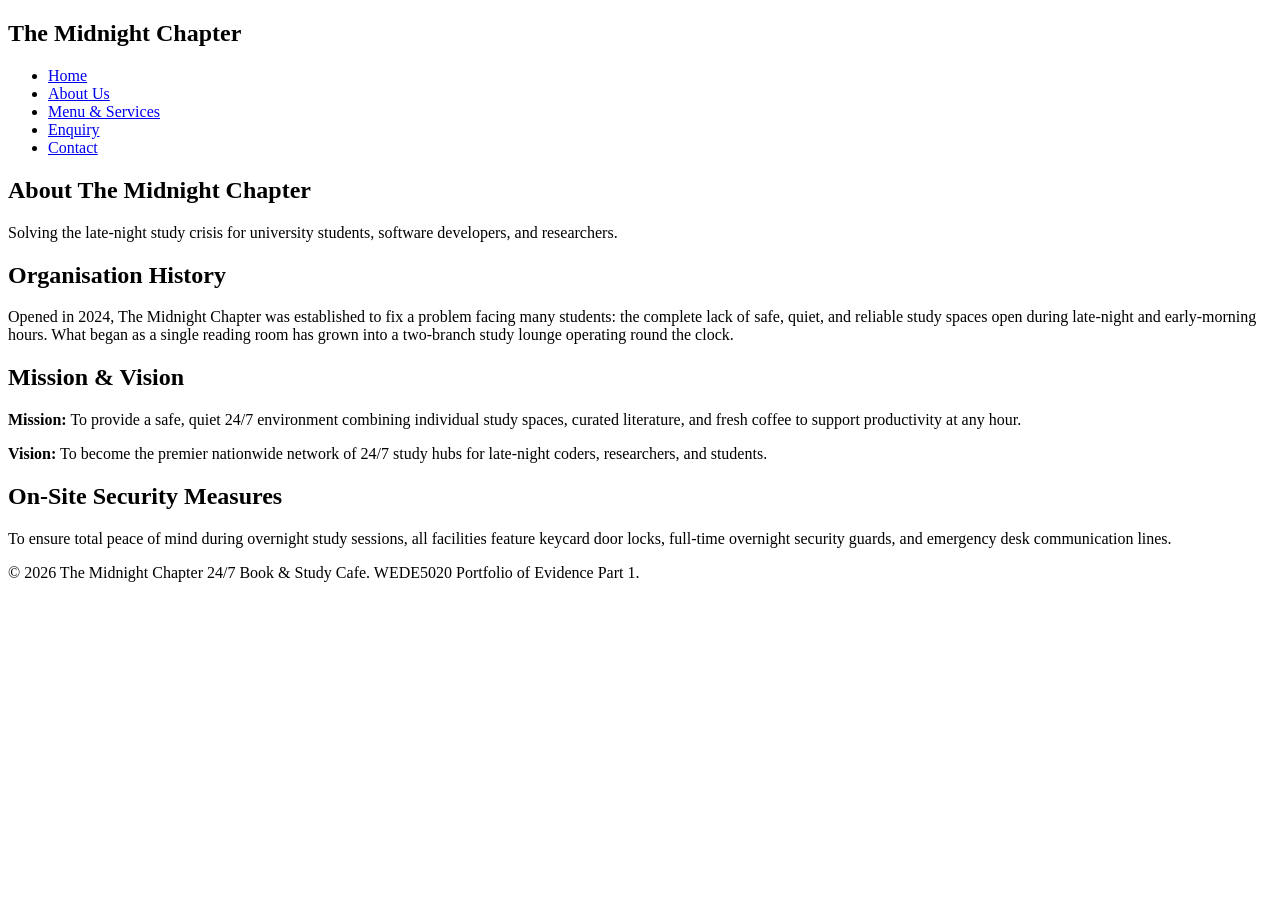
==== about.html @ f0f455d3 "first commit" ====
<!DOCTYPE html>
<html lang="en">
<head>
    <meta charset="UTF-8">
    <meta name="viewport" content="width=device-width, initial-scale=1.0">
    <title>About Us | The Midnight Chapter</title>
</head>
<body>

    <header>
        <nav>
            <h2>The Midnight Chapter</h2>
            <ul>
                <li><a href="index.html">Home</a></li>
                <li><a href="about.html">About Us</a></li>
                <li><a href="products.html">Menu & Services</a></li>
                <li><a href="enquiry.html">Enquiry</a></li>
                <li><a href="contact.html">Contact</a></li>
            </ul>
        </nav>
    </header>

    <main>
        <section>
            <h1>About The Midnight Chapter</h1>
            <p>Solving the late-night study crisis for university students, software developers, and researchers.</p>
        </section>

        <section>
            <article>
                <h2>Organisation History</h2>
                <p>Opened in 2024, The Midnight Chapter was established to fix a problem facing many students: the complete lack of safe, quiet, and reliable study spaces open during late-night and early-morning hours. What began as a single reading room has grown into a two-branch study lounge operating round the clock.</p>
            </article>

            <article>
                <h2>Mission & Vision</h2>
                <p><strong>Mission:</strong> To provide a safe, quiet 24/7 environment combining individual study spaces, curated literature, and fresh coffee to support productivity at any hour.</p>
                <p><strong>Vision:</strong> To become the premier nationwide network of 24/7 study hubs for late-night coders, researchers, and students.</p>
            </article>

            <article>
                <h2>On-Site Security Measures</h2>
                <p>To ensure total peace of mind during overnight study sessions, all facilities feature keycard door locks, full-time overnight security guards, and emergency desk communication lines.</p>
            </article>
        </section>
    </main>

    <footer>
        <p>&copy; 2026 The Midnight Chapter 24/7 Book & Study Cafe. WEDE5020 Portfolio of Evidence Part 1.</p>
    </footer>

</body>
</html>
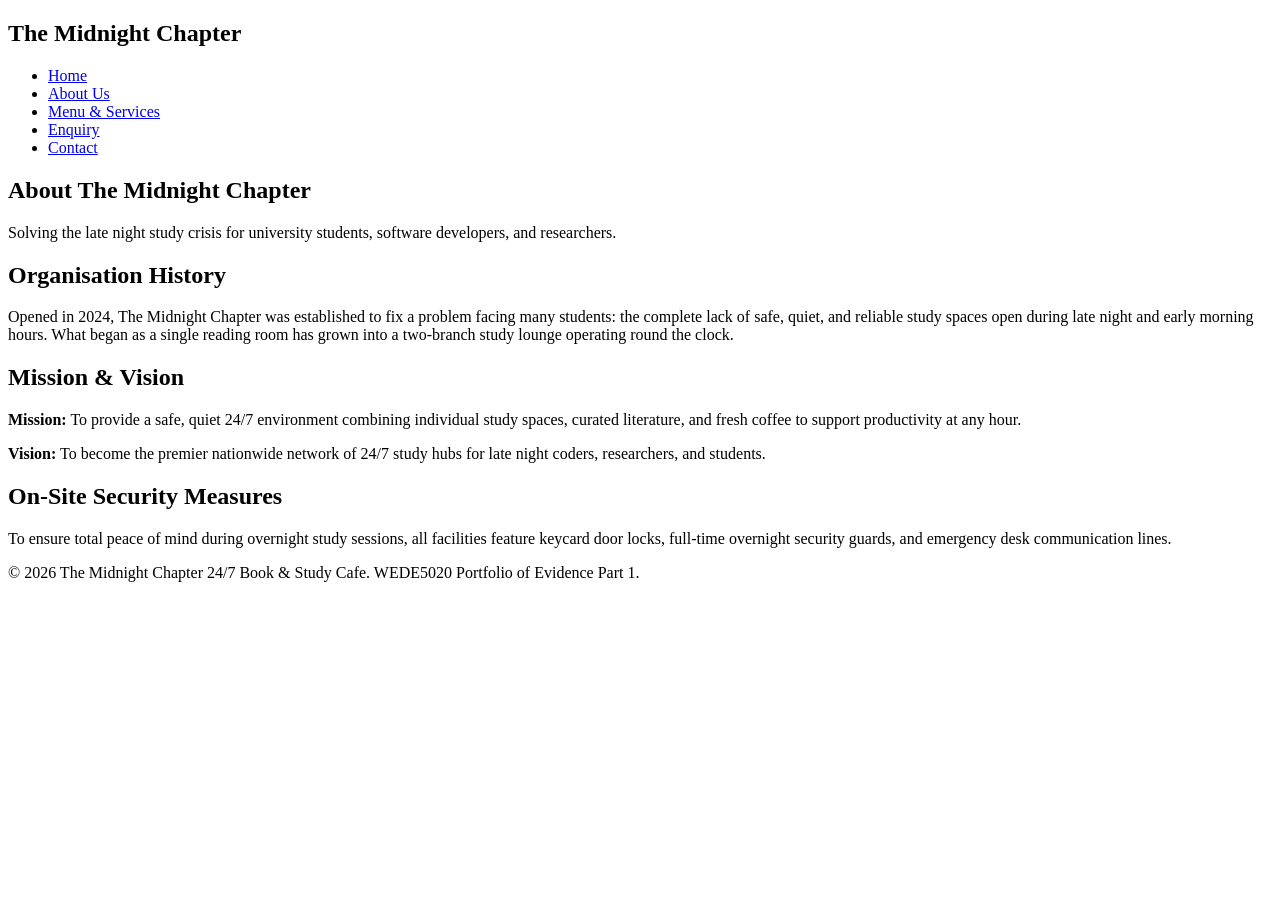
==== commit c8168c68: "fix text formatting across HTML structure" ====
--- a/about.html
+++ b/about.html
@@ -23,19 +23,19 @@
     <main>
         <section>
             <h1>About The Midnight Chapter</h1>
-            <p>Solving the late-night study crisis for university students, software developers, and researchers.</p>
+            <p>Solving the late night study crisis for university students, software developers, and researchers.</p>
         </section>
 
         <section>
             <article>
                 <h2>Organisation History</h2>
-                <p>Opened in 2024, The Midnight Chapter was established to fix a problem facing many students: the complete lack of safe, quiet, and reliable study spaces open during late-night and early-morning hours. What began as a single reading room has grown into a two-branch study lounge operating round the clock.</p>
+                <p>Opened in 2024, The Midnight Chapter was established to fix a problem facing many students: the complete lack of safe, quiet, and reliable study spaces open during late night and early morning hours. What began as a single reading room has grown into a two-branch study lounge operating round the clock.</p>
             </article>
 
             <article>
                 <h2>Mission & Vision</h2>
                 <p><strong>Mission:</strong> To provide a safe, quiet 24/7 environment combining individual study spaces, curated literature, and fresh coffee to support productivity at any hour.</p>
-                <p><strong>Vision:</strong> To become the premier nationwide network of 24/7 study hubs for late-night coders, researchers, and students.</p>
+                <p><strong>Vision:</strong> To become the premier nationwide network of 24/7 study hubs for late night coders, researchers, and students.</p>
             </article>
 
             <article>
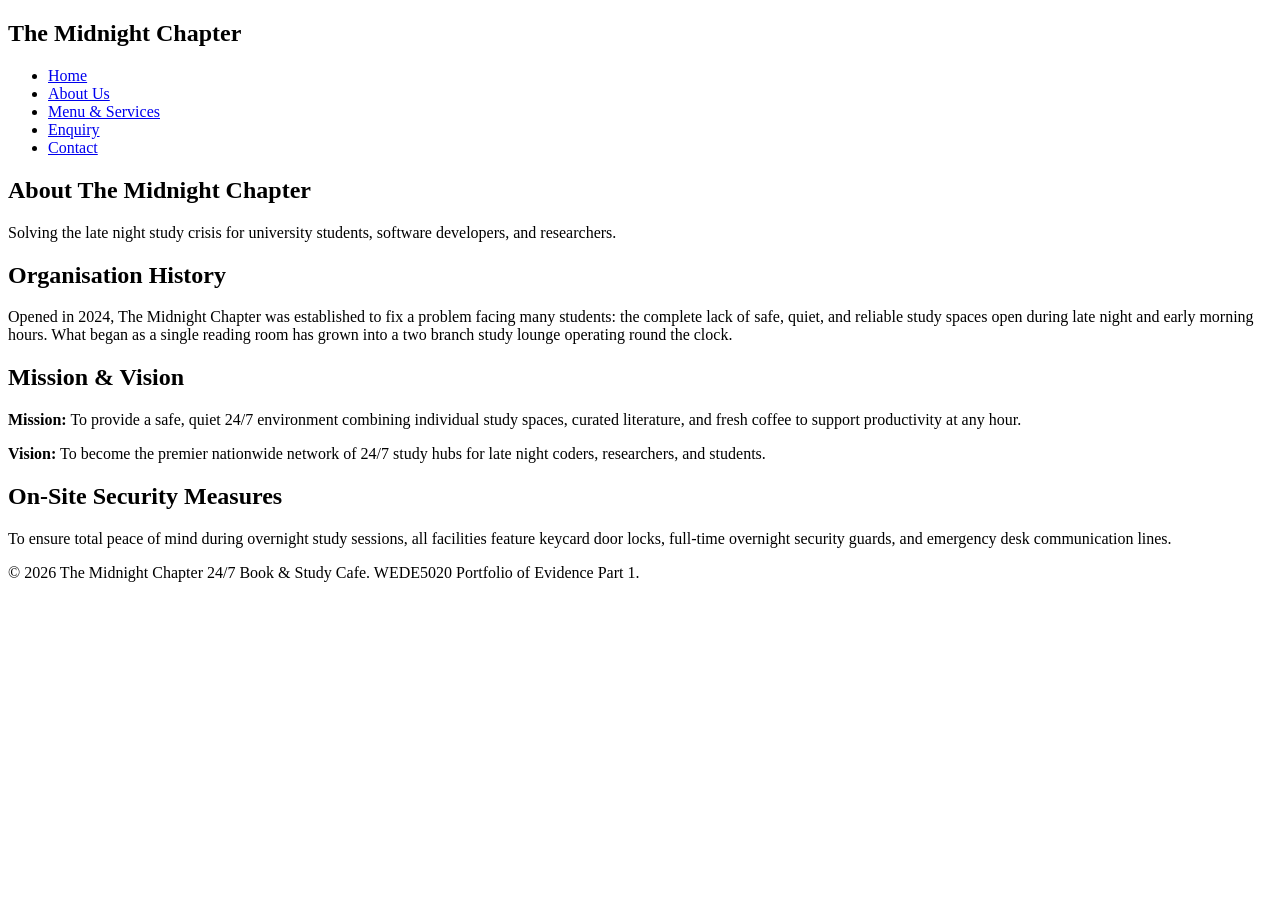
==== commit 19ac52c3: "fix text formatting across HTML structure" ====
--- a/about.html
+++ b/about.html
@@ -29,7 +29,7 @@
         <section>
             <article>
                 <h2>Organisation History</h2>
-                <p>Opened in 2024, The Midnight Chapter was established to fix a problem facing many students: the complete lack of safe, quiet, and reliable study spaces open during late night and early morning hours. What began as a single reading room has grown into a two-branch study lounge operating round the clock.</p>
+                <p>Opened in 2024, The Midnight Chapter was established to fix a problem facing many students: the complete lack of safe, quiet, and reliable study spaces open during late night and early morning hours. What began as a single reading room has grown into a two branch study lounge operating round the clock.</p>
             </article>
 
             <article>
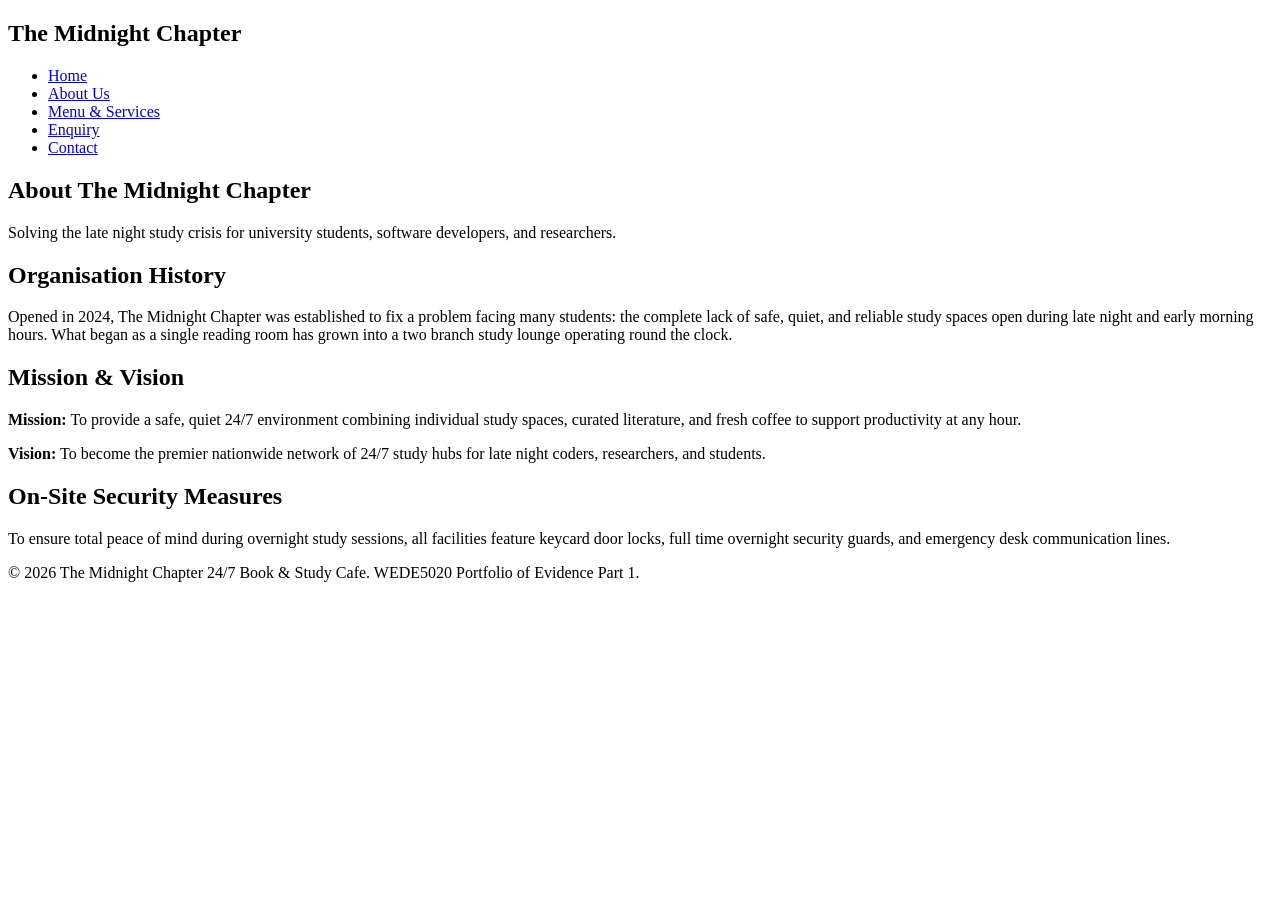
==== commit 348eb1b6: "fix text formatting across HTML structure" ====
--- a/about.html
+++ b/about.html
@@ -40,7 +40,7 @@
 
             <article>
                 <h2>On-Site Security Measures</h2>
-                <p>To ensure total peace of mind during overnight study sessions, all facilities feature keycard door locks, full-time overnight security guards, and emergency desk communication lines.</p>
+                <p>To ensure total peace of mind during overnight study sessions, all facilities feature keycard door locks, full time overnight security guards, and emergency desk communication lines.</p>
             </article>
         </section>
     </main>
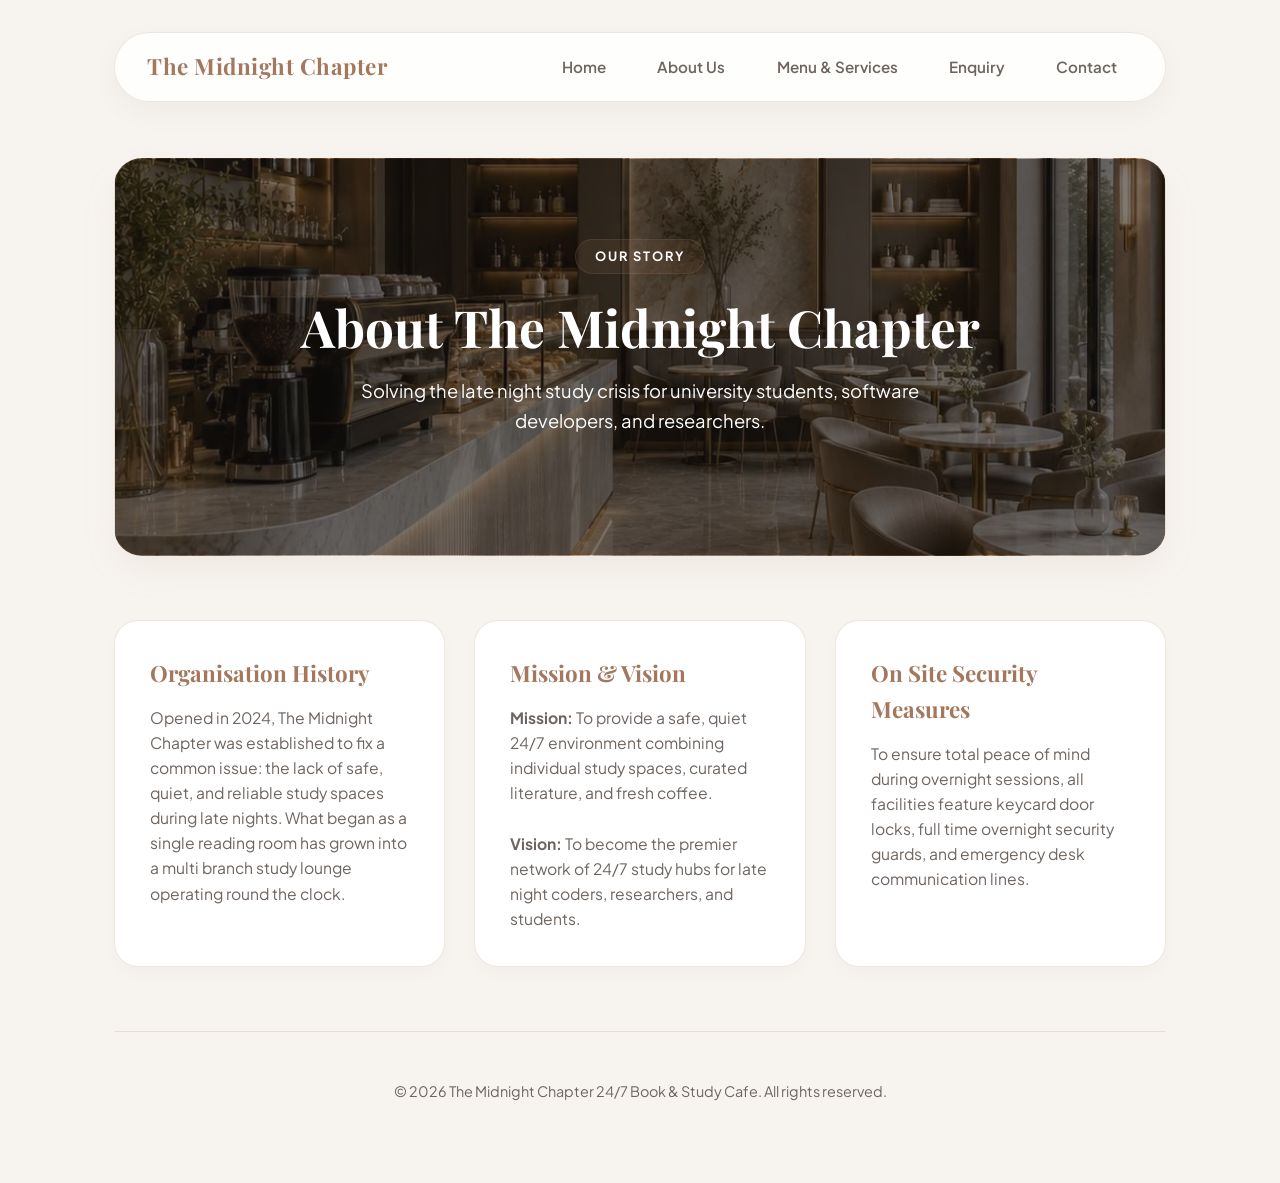
==== commit 8e5abc1a: "Final submission push: updated README and styles" ====
--- a/about.html
+++ b/about.html
@@ -4,6 +4,7 @@
     <meta charset="UTF-8">
     <meta name="viewport" content="width=device-width, initial-scale=1.0">
     <title>About Us | The Midnight Chapter</title>
+    <link rel="stylesheet" href="css/styles.css">
 </head>
 <body>
 
@@ -21,32 +22,34 @@
     </header>
 
     <main>
-        <section>
+        <section class="hero">
+            <div class="badge">Our Story</div>
             <h1>About The Midnight Chapter</h1>
             <p>Solving the late night study crisis for university students, software developers, and researchers.</p>
         </section>
 
-        <section>
-            <article>
-                <h2>Organisation History</h2>
-                <p>Opened in 2024, The Midnight Chapter was established to fix a problem facing many students: the complete lack of safe, quiet, and reliable study spaces open during late night and early morning hours. What began as a single reading room has grown into a two branch study lounge operating round the clock.</p>
+        <section class="grid">
+            <article class="card">
+                <h3>Organisation History</h3>
+                <p>Opened in 2024, The Midnight Chapter was established to fix a common issue: the lack of safe, quiet, and reliable study spaces during late nights. What began as a single reading room has grown into a multi branch study lounge operating round the clock.</p>
             </article>
 
-            <article>
-                <h2>Mission & Vision</h2>
-                <p><strong>Mission:</strong> To provide a safe, quiet 24/7 environment combining individual study spaces, curated literature, and fresh coffee to support productivity at any hour.</p>
-                <p><strong>Vision:</strong> To become the premier nationwide network of 24/7 study hubs for late night coders, researchers, and students.</p>
+            <article class="card">
+                <h3>Mission & Vision</h3>
+                <p><strong>Mission:</strong> To provide a safe, quiet 24/7 environment combining individual study spaces, curated literature, and fresh coffee.</p>
+                <br>
+                <p><strong>Vision:</strong> To become the premier network of 24/7 study hubs for late night coders, researchers, and students.</p>
             </article>
 
-            <article>
-                <h2>On-Site Security Measures</h2>
-                <p>To ensure total peace of mind during overnight study sessions, all facilities feature keycard door locks, full time overnight security guards, and emergency desk communication lines.</p>
+            <article class="card">
+                <h3>On Site Security Measures</h3>
+                <p>To ensure total peace of mind during overnight sessions, all facilities feature keycard door locks, full time overnight security guards, and emergency desk communication lines.</p>
             </article>
         </section>
     </main>
 
     <footer>
-        <p>&copy; 2026 The Midnight Chapter 24/7 Book & Study Cafe. WEDE5020 Portfolio of Evidence Part 1.</p>
+        <p>&copy; 2026 The Midnight Chapter 24/7 Book & Study Cafe. All rights reserved.</p>
     </footer>
 
 </body>
--- a/css/styles.css
+++ b/css/styles.css
@@ -0,0 +1,339 @@
+/* --- 1. FONTS & RESET --- */
+@import url('https://fonts.googleapis.com/css2?family=Plus+Jakarta+Sans:wght@400;500;600;700&family=Playfair+Display:ital,wght@0,600;1,400&display=swap');
+
+* {
+    margin: 0;
+    padding: 0;
+    box-sizing: border-box;
+}
+
+/* --- VANILLA OAT LATTE PALETTE --- */
+:root {
+    --bg-dark: #F7F4EF;                 /* Warm vanilla cream base */
+    --bg-card: #FFFFFF;                 /* Bright white cards */
+    --bg-card-hover: #F2ECE4;           /* Warm oat hover tint */
+    --accent-rose: #A3785E;             /* Rich warm mocha/caramel */
+    --accent-glow: rgba(163, 120, 94, 0.12); /* Subtle warm lighting */
+    --text-primary: #2B2521;            /* Dark espresso text (easy to read) */
+    --text-muted: #6E655F;              /* Muted warm grey text */
+    --border-glass: rgba(163, 120, 94, 0.18); /* Soft aesthetic border */
+}
+
+/* --- 2. ATMOSPHERIC BACKGROUND --- */
+body {
+    background-color: var(--bg-dark);
+    color: var(--text-primary);
+    font-family: 'Plus Jakarta Sans', sans-serif;
+    line-height: 1.6;
+    padding: 2rem 1.5rem;
+    max-width: 1100px;
+    margin: 0 auto;
+}
+h1, h2, h3 {
+    font-family: 'Playfair Display', Georgia, serif;
+}
+
+/* --- 3. FROSTED NAVIGATION BAR --- */
+header {
+    position: sticky;
+    top: 1.5rem;
+    z-index: 100;
+    background: rgba(255, 255, 255, 0.85);
+    backdrop-filter: blur(16px);
+    -webkit-backdrop-filter: blur(16px);
+    padding: 1rem 2rem;
+    border-radius: 100px;
+    margin-bottom: 3.5rem;
+    border: 1px solid var(--border-glass);
+    box-shadow: 0 10px 30px rgba(0, 0, 0, 0.04);
+}
+
+nav {
+    display: flex;
+    justify-content: space-between;
+    align-items: center;
+}
+
+nav h2 {
+    font-size: 1.4rem;
+    color: var(--accent-rose);
+    letter-spacing: 0.5px;
+}
+
+nav ul {
+    display: flex;
+    list-style: none;
+    gap: 1.2rem;
+}
+
+nav a {
+    color: var(--text-muted);
+    text-decoration: none;
+    font-size: 0.95rem;
+    font-weight: 600;
+    padding: 0.5rem 1rem;
+    border-radius: 50px;
+    transition: all 0.3s cubic-bezier(0.4, 0, 0.2, 1);
+}
+
+nav a:hover {
+    color: var(--accent-rose);
+    background: var(--accent-glow);
+}
+
+/* --- 4. HERO SECTION --- */
+.hero {
+    position: relative;
+    background-image: linear-gradient(rgba(20, 18, 16, 0.55), rgba(20, 18, 16, 0.55)), url('../images/hero-bg.jpg');
+    background-size: cover;
+    background-position: center;
+    background-repeat: no-repeat;
+    padding: 5rem 2.5rem;
+    border-radius: 28px;
+    text-align: center;
+    margin-bottom: 4rem;
+    border: 1px solid var(--border-glass);
+    box-shadow: 0 15px 35px rgba(163, 120, 94, 0.08);
+    overflow: hidden;
+}
+
+/* Forces text inside hero to stand out sharply in white */
+.hero h1, 
+.hero p,
+.hero .badge {
+    color: #FFFFFF !important;
+}
+
+.badge {
+    display: inline-flex;
+    align-items: center;
+    gap: 8px;
+    background: var(--accent-glow);
+    border: 1px solid var(--border-glass);
+    color: var(--accent-rose);
+    padding: 0.4rem 1.2rem;
+    border-radius: 50px;
+    font-size: 0.8rem;
+    font-weight: 700;
+    letter-spacing: 2px;
+    text-transform: uppercase;
+    margin-bottom: 1.5rem;
+}
+
+.hero h1 {
+    font-size: 3.2rem;
+    line-height: 1.15;
+    margin-bottom: 1.2rem;
+    color: var(--text-primary);
+}
+
+.hero p {
+    color: var(--text-muted);
+    font-size: 1.15rem;
+    max-width: 620px;
+    margin: 0 auto 2.5rem auto;
+}
+
+/* CALL-TO-ACTION BUTTON */
+.btn {
+    display: inline-block;
+    background: var(--accent-rose);
+    color: #FFFFFF !important;
+    padding: 1rem 2.4rem;
+    border-radius: 50px;
+    font-weight: 700;
+    font-size: 1rem;
+    text-decoration: none;
+    transition: all 0.3s cubic-bezier(0.4, 0, 0.2, 1);
+    box-shadow: 0 10px 25px rgba(163, 120, 94, 0.25);
+}
+
+.btn:hover {
+    transform: translateY(-3px);
+    box-shadow: 0 15px 30px rgba(163, 120, 94, 0.35);
+}
+
+/* --- 5. CARDS GRID --- */
+.section-title {
+    font-size: 2rem;
+    margin-bottom: 2rem;
+    text-align: center;
+    color: var(--text-primary);
+}
+
+.grid {
+    display: grid;
+    grid-template-columns: repeat(3, 1fr);
+    gap: 1.8rem;
+    margin-bottom: 4rem;
+}
+
+article, .card {
+    background: var(--bg-card);
+    padding: 2.2rem;
+    border-radius: 24px;
+    border: 1px solid var(--border-glass);
+    transition: all 0.4s cubic-bezier(0.16, 1, 0.3, 1);
+    box-shadow: 0 8px 20px rgba(0, 0, 0, 0.02);
+}
+
+article:hover, .card:hover {
+    transform: translateY(-6px);
+    background: var(--bg-card-hover);
+    border-color: var(--accent-rose);
+    box-shadow: 0 15px 30px rgba(163, 120, 94, 0.12);
+}
+
+.card h3 {
+    color: var(--accent-rose);
+    font-size: 1.4rem;
+    margin-bottom: 0.8rem;
+}
+
+.card p {
+    color: var(--text-muted);
+    font-size: 0.98rem;
+    line-height: 1.6;
+}
+
+/* --- 6. FORMS STYLING --- */
+.form-container {
+    background: var(--bg-card);
+    padding: 2.5rem;
+    border-radius: 24px;
+    border: 1px solid var(--border-glass);
+    max-width: 650px;
+    margin: 0 auto 4rem auto;
+    box-shadow: 0 10px 30px rgba(0, 0, 0, 0.03);
+}
+
+.form-group {
+    margin-bottom: 1.5rem;
+    display: flex;
+    flex-direction: column;
+    gap: 0.5rem;
+}
+
+label {
+    font-size: 0.95rem;
+    font-weight: 600;
+    color: var(--text-primary);
+}
+
+input, select, textarea {
+    width: 100%;
+    padding: 0.9rem 1.2rem;
+    background: #FDFBF8;
+    border: 1px solid var(--border-glass);
+    border-radius: 12px;
+    color: var(--text-primary);
+    font-family: inherit;
+    font-size: 0.95rem;
+    outline: none;
+    transition: all 0.3s ease;
+}
+
+input:focus, select:focus, textarea:focus {
+    border-color: var(--accent-rose);
+    background: #FFFFFF;
+    box-shadow: 0 0 12px var(--accent-glow);
+}
+
+textarea {
+    resize: vertical;
+    min-height: 120px;
+}
+
+button[type="submit"], input[type="submit"] {
+    width: 100%;
+    cursor: pointer;
+    border: none;
+}
+
+/* --- 7. FOOTER --- */
+footer {
+    text-align: center;
+    padding: 3rem 0;
+    border-top: 1px solid var(--border-glass);
+    color: var(--text-muted);
+    font-size: 0.9rem;
+}
+
+/* RESPONSIVE DESIGN */
+@media (max-width: 768px) {
+    .grid { grid-template-columns: 1fr; }
+    nav { flex-direction: column; gap: 1rem; }
+    .hero h1 { font-size: 2.2rem; }
+}
+/* --- CARD IMAGE CONTAINER --- */
+.card-img-wrapper {
+    width: 100%;
+    height: 180px;
+    border-radius: 16px;
+    overflow: hidden;
+    margin-bottom: 1.2rem;
+}
+
+/* --- FIT AND CROP IMAGES --- */
+.card-img-wrapper img {
+    width: 100%;
+    height: 100%;
+    object-fit: cover;
+    transition: transform 0.4s ease;
+}
+
+/* --- OPTIONAL SMOOTH HOVER ZOOM --- */
+.card:hover .card-img-wrapper img {
+    transform: scale(1.05);
+}
+.card-img-wrapper {
+    width: 100%;
+    height: 180px;
+    border-radius: 16px;
+    overflow: hidden;
+    margin-bottom: 1.2rem;
+}
+
+.card-img-wrapper img {
+    width: 100%;
+    height: 100%;
+    object-fit: cover;
+    display: block;
+}
+/* FORCED CARD IMAGE SIZING */
+.card img, 
+div img {
+    width: 100% !important;
+    max-height: 180px !important;
+    object-fit: cover !important;
+    border-radius: 12px !important;
+} 
+/* Responsive Breakpoints */
+
+/* Tablet View (Screens 768px and smaller) */
+@media (max-width: 768px) {
+    .grid {
+        grid-template-columns: repeat(2, 1fr);
+        gap: 1.5rem;
+    }
+    nav ul {
+        gap: 1rem;
+    }
+}
+
+/* Mobile View (Screens 480px and smaller) */
+@media (max-width: 480px) {
+    .grid {
+        grid-template-columns: 1fr; /* Stacks menu cards into a single column */
+    }
+    nav ul {
+        flex-direction: column; /* Stacks navigation links vertically */
+        align-items: center;
+    }
+    h1 {
+        font-size: 1.8rem;
+    }
+    .card-img-wrapper {
+        height: 160px;
+    }
+}
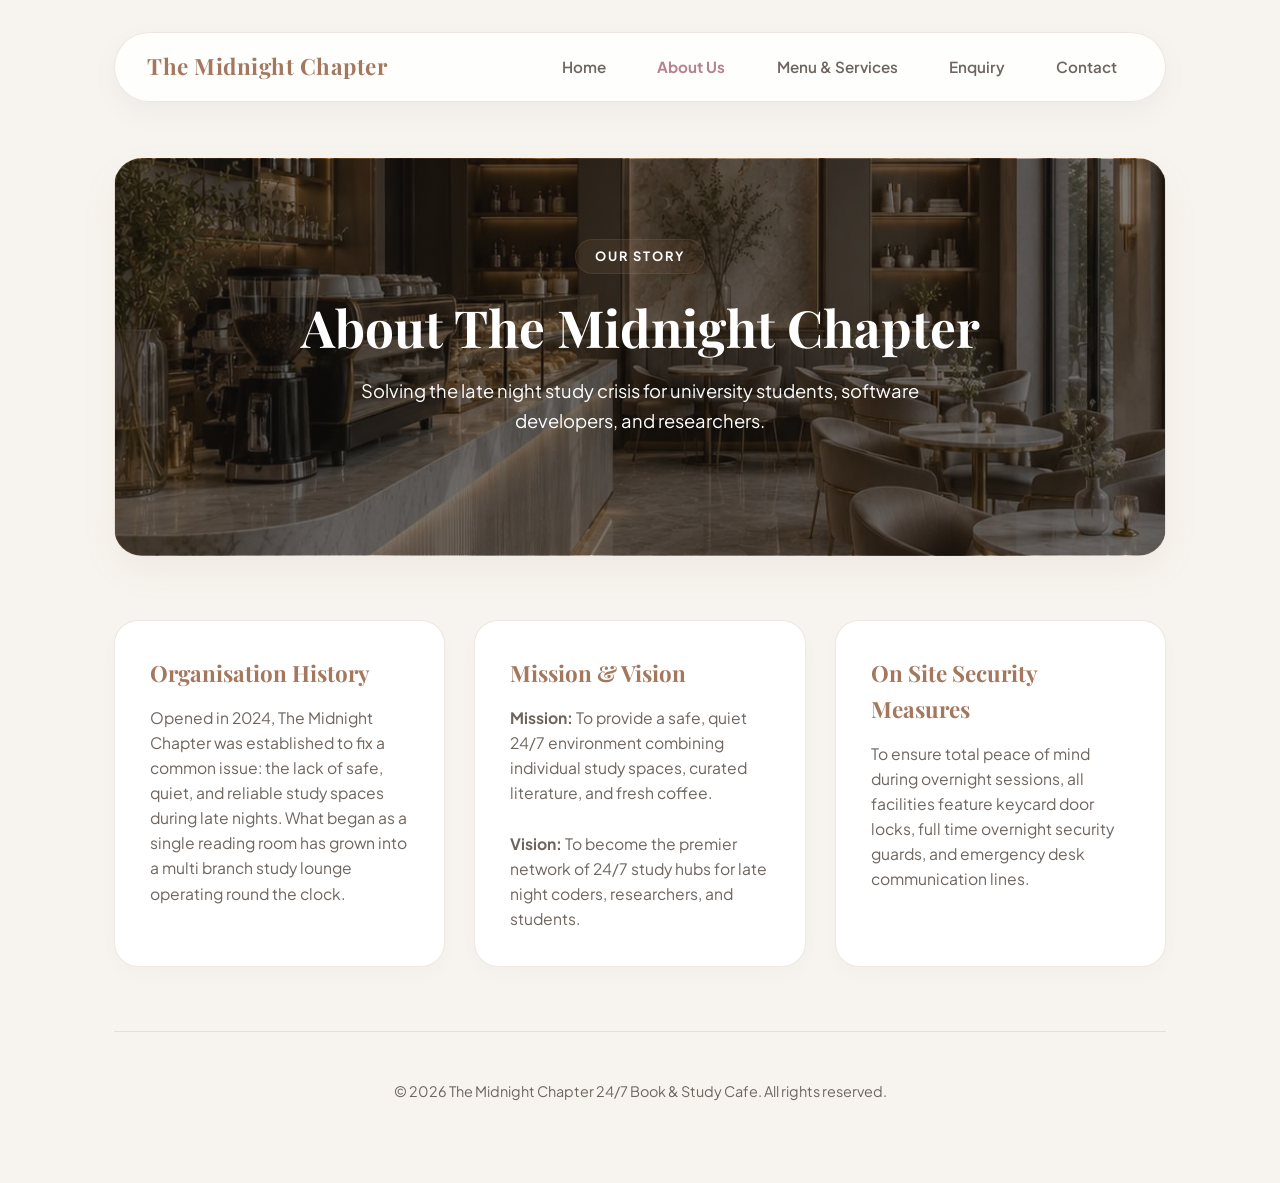
==== commit e15d848e: "Finalized POE Part 3: Added AOS animations and SEO" ====
--- a/about.html
+++ b/about.html
@@ -4,14 +4,19 @@
     <meta charset="UTF-8">
     <meta name="viewport" content="width=device-width, initial-scale=1.0">
     <title>About Us | The Midnight Chapter</title>
+    <meta name="description" content="Learn about The Midnight Chapter's mission to provide students and night owls in Nelspruit with safe, quiet, and well-equipped 24/7 study lounges.">
     <link rel="stylesheet" href="css/styles.css">
+    <link rel="stylesheet" href="https://unpkg.com/aos@next/dist/aos.css" />
 </head>
 <body>
 
     <header>
         <nav>
             <h2>The Midnight Chapter</h2>
-            <ul>
+            <button class="nav-toggle" id="navToggle" aria-label="toggle navigation">
+            &#9776;
+        </button>
+        <ul id="navMenu">
                 <li><a href="index.html">Home</a></li>
                 <li><a href="about.html">About Us</a></li>
                 <li><a href="products.html">Menu & Services</a></li>
@@ -22,26 +27,26 @@
     </header>
 
     <main>
-        <section class="hero">
+        <section class="hero" data-aos="fade-up">
             <div class="badge">Our Story</div>
             <h1>About The Midnight Chapter</h1>
             <p>Solving the late night study crisis for university students, software developers, and researchers.</p>
         </section>
 
         <section class="grid">
-            <article class="card">
+            <article class="card" data-aos="fade-up">
                 <h3>Organisation History</h3>
                 <p>Opened in 2024, The Midnight Chapter was established to fix a common issue: the lack of safe, quiet, and reliable study spaces during late nights. What began as a single reading room has grown into a multi branch study lounge operating round the clock.</p>
             </article>
 
-            <article class="card">
+            <article class="card" data-aos="fade-up">
                 <h3>Mission & Vision</h3>
                 <p><strong>Mission:</strong> To provide a safe, quiet 24/7 environment combining individual study spaces, curated literature, and fresh coffee.</p>
                 <br>
                 <p><strong>Vision:</strong> To become the premier network of 24/7 study hubs for late night coders, researchers, and students.</p>
             </article>
 
-            <article class="card">
+            <article class="card" data-aos="fade-up">
                 <h3>On Site Security Measures</h3>
                 <p>To ensure total peace of mind during overnight sessions, all facilities feature keycard door locks, full time overnight security guards, and emergency desk communication lines.</p>
             </article>
@@ -52,5 +57,14 @@
         <p>&copy; 2026 The Midnight Chapter 24/7 Book & Study Cafe. All rights reserved.</p>
     </footer>
 
+    <!-- AOS Animations JS -->
+    <script src="https://unpkg.com/aos@next/dist/aos.js"></script>
+    <script>
+      AOS.init({
+        duration: 800, // Animation speed (in milliseconds)
+        once: true     // Animates only once when scrolling down
+      });
+    </script>
+    <script src="js/script.js" defer></script>
 </body>
 </html>
--- a/css/styles.css
+++ b/css/styles.css
@@ -267,12 +267,13 @@
 }
 /* --- CARD IMAGE CONTAINER --- */
 .card-img-wrapper {
-    width: 100%;
-    height: 180px;
-    border-radius: 16px;
-    overflow: hidden;
-    margin-bottom: 1.2rem;
-}
+  width: 100% !important;
+  height: 280px !important; /* Force a taller box */
+  border-radius: 16px;
+  overflow: hidden;
+  margin-bottom: 1.2rem;
+}
+
 
 /* --- FIT AND CROP IMAGES --- */
 .card-img-wrapper img {
@@ -336,4 +337,75 @@
     .card-img-wrapper {
         height: 160px;
     }
+}
+/* FORCE FULL LIGHTBOX IMAGE VIEW */
+#lightboxImg {
+  object-fit: contain !important;
+  width: auto !important;
+  height: auto !important;
+  max-width: 90vw !important;
+  max-height: 85vh !important;
+}
+/* FORM VALIDATION STYLES */
+.form-group {
+  display: flex;
+  flex-direction: column;
+  margin-bottom: 1.2rem;
+}
+
+.error-msg {
+  color: #e63946;
+  font-size: 0.85rem;
+  margin-top: 0.3rem;
+  min-height: 1.1rem;
+}
+
+input.input-error,
+textarea.input-error {
+  border: 1.5px solid #e63946 !important;
+  background-color: #fff5f5 !important;
+}
+/* MOBILE NAVIGATION STYLES */
+.nav-toggle {
+    display: none;
+    background: none;
+    border: none;
+    font-size: 1.8rem;
+    color: inherit;
+    cursor: pointer;
+}
+
+@media (max-width: 768px) {
+    .nav-toggle {
+        display: block;
+    }
+
+    nav {
+        display: flex;
+        justify-content: space-between;
+        align-items: center;
+        position: relative;
+    }
+
+    nav ul {
+        display: none;
+        flex-direction: column;
+        width: 100%;
+        position: absolute;
+        top: 100%;
+        left: 0;
+        background-color: #ffffff;
+        box-shadow: 0 4px 12px rgba(0,0,0,0.1);
+        padding: 1rem 0;
+        z-index: 100;
+    }
+
+    nav ul.nav-open {
+        display: flex;
+    }
+
+    nav ul li {
+        text-align: center;
+        margin: 0.5rem 0;
+    }
 }
